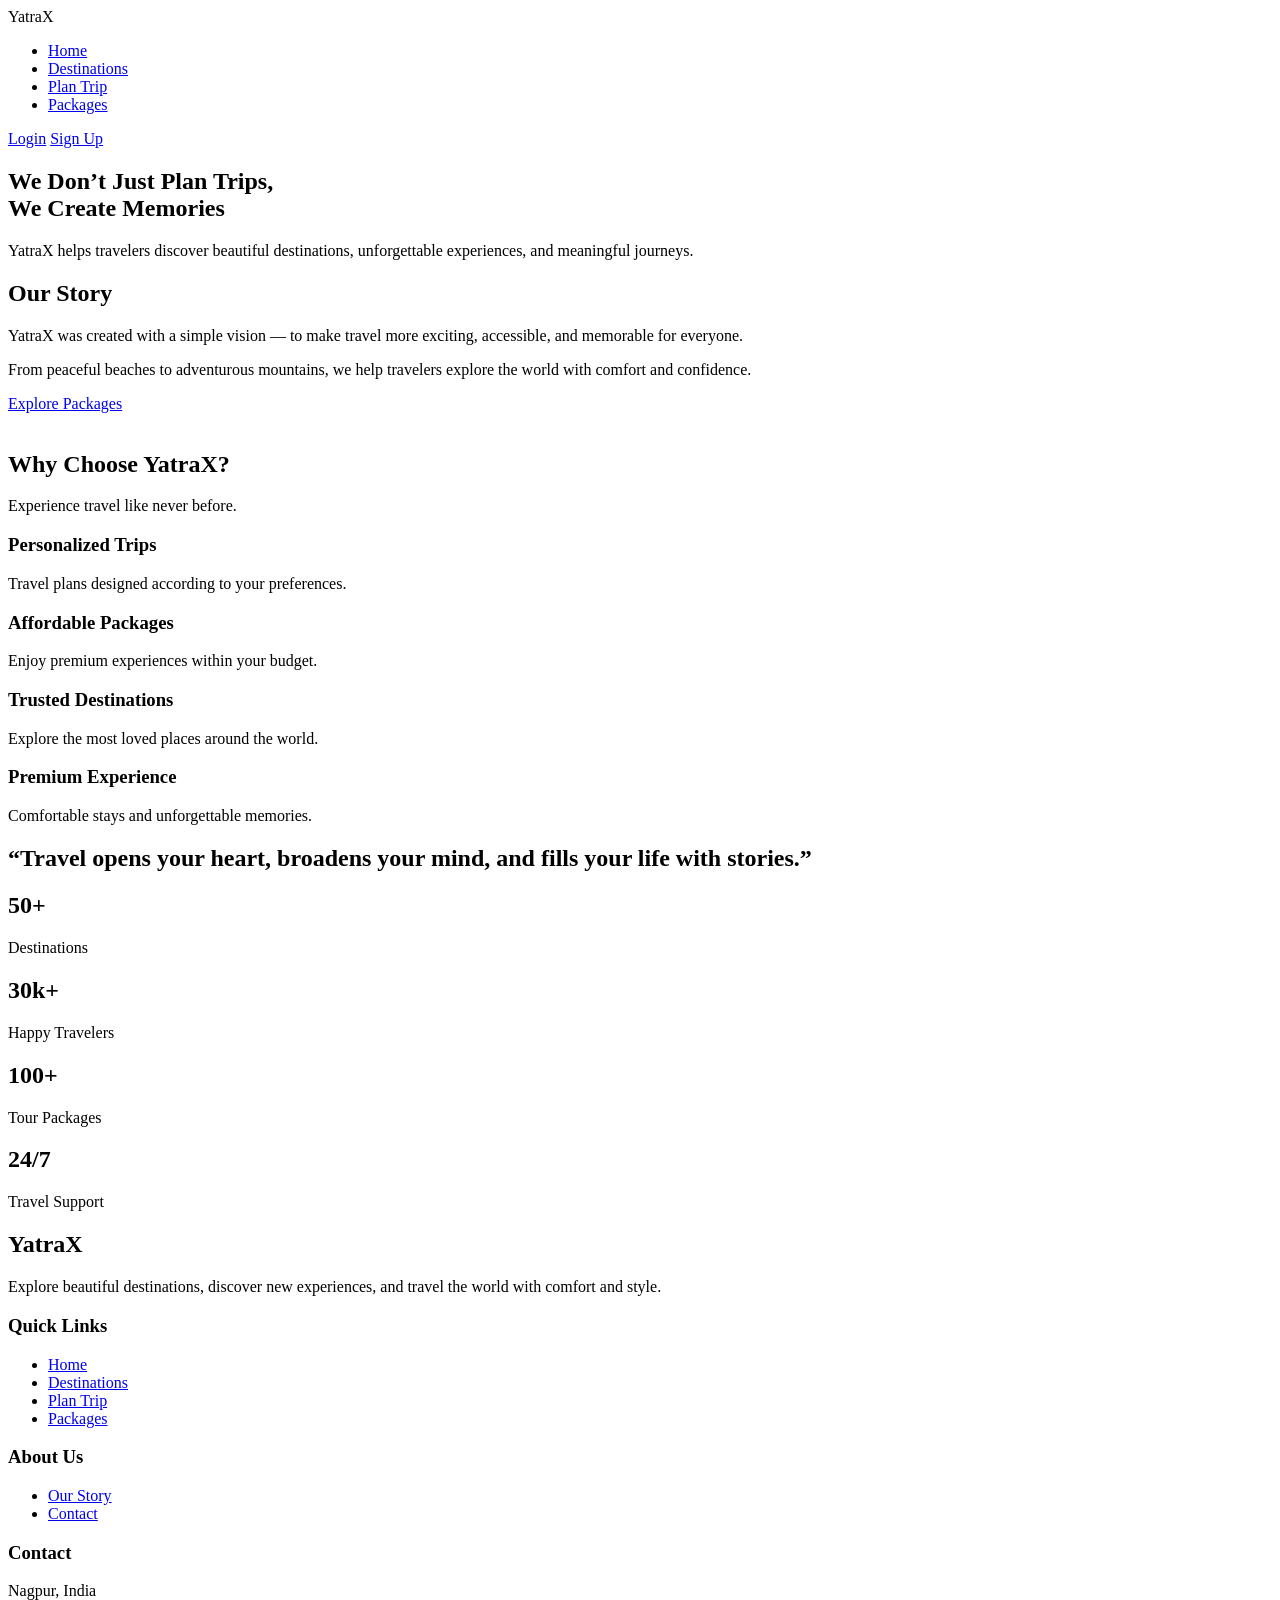
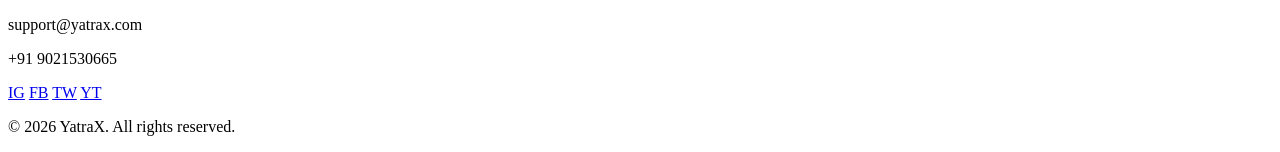
==== about.html @ be7f8cf5 "about pade added and updated" ====
<!DOCTYPE html>
<html lang="en">
<head>
    <meta charset="UTF-8">
    <meta name="viewport" content="width=device-width, initial-scale=1.0">
    <title>About - YatraX</title>

    <!-- CSS -->
    <link rel="stylesheet" href="css/style.css">
    <link rel="stylesheet" href="css/about.css">

    <!-- GOOGLE FONT -->
    <link href="https://fonts.googleapis.com/css2?family=Poppins:wght@300;400;500;600;700&display=swap" rel="stylesheet">
</head>

<body>

<!--  NAVBAR -->

<header class="navbar">

    <!-- LEFT -->
    <div class="logo">
        Yatra<span>X</span>
    </div>

    <!-- CENTER -->
    <nav class="nav-center">
        <ul>
            <li><a href="index.html">Home</a></li>
            <li><a href="destinations.html">Destinations</a></li>
            <li><a href="plantrip.html">Plan Trip</a></li>
            <li><a href="packages.html">Packages</a></li>
        </ul>
    </nav>

    <!-- RIGHT -->
    <div class="nav-right">
        <a href="#" class="login-btn">Login</a>
        <a href="#" class="signup-btn">Sign Up</a>
    </div>

</header>

<!--  HERO SECTION  -->

<section class="about-hero">

    <div class="overlay"></div>

    <div class="hero-content">

        <h1>We Don’t Just Plan Trips,<br>We Create <span>Memories</span></h1>

        <p>
            YatraX helps travelers discover beautiful destinations,
            unforgettable experiences, and meaningful journeys.
        </p>

    </div>

</section>

<!-- OUR STORY  -->

<section class="our-story">

    <!-- LEFT CONTENT -->
    <div class="story-content">

        <h2>Our Story</h2>

        <p>
            YatraX was created with a simple vision — to make travel more
            exciting, accessible, and memorable for everyone.
        </p>

        <p>
            From peaceful beaches to adventurous mountains,
            we help travelers explore the world with comfort and confidence.
        </p>

        <a href="packages.html" class="story-btn">Explore Packages</a>

    </div>

    <!-- RIGHT IMAGE -->
    <div class="story-image">
        <img src="images/about-travel.jpg" alt="">
    </div>

</section>

<!--  WHY CHOOSE US  -->

<section class="why-us">

    <div class="section-title">
        <h2>Why Choose YatraX?</h2>
        <p>Experience travel like never before.</p>
    </div>

    <div class="features-grid">

        <div class="feature-card">
            <h3> Personalized Trips</h3>
            <p>Travel plans designed according to your preferences.</p>
        </div>

        <div class="feature-card">
            <h3> Affordable Packages</h3>
            <p>Enjoy premium experiences within your budget.</p>
        </div>

        <div class="feature-card">
            <h3>Trusted Destinations</h3>
            <p>Explore the most loved places around the world.</p>
        </div>

        <div class="feature-card">
            <h3>Premium Experience</h3>
            <p>Comfortable stays and unforgettable memories.</p>
        </div>

    </div>

</section>

<!--  QUOTE SECTION -->

<section class="travel-quote">

    <div class="quote-content">

        <h2>
            “Travel opens your heart, broadens your mind,
            and fills your life with stories.”
        </h2>

    </div>

</section>

<!--STATS-->

<section class="about-stats">

    <div class="stat-card">
        <h2>50+</h2>
        <p>Destinations</p>
    </div>

    <div class="stat-card">
        <h2>30k+</h2>
        <p>Happy Travelers</p>
    </div>

    <div class="stat-card">
        <h2>100+</h2>
        <p>Tour Packages</p>
    </div>

    <div class="stat-card">
        <h2>24/7</h2>
        <p>Travel Support</p>
    </div>

</section>

<!--  FOOTER  -->

<footer class="footer">

    <div class="footer-container">

        <!-- LOGO + ABOUT -->
        <div class="footer-section">

            <h2 class="footer-logo">Yatra<span>X</span></h2>

            <p>
                Explore beautiful destinations, discover new experiences,
                and travel the world with comfort and style.
            </p>

        </div>

        <!-- QUICK LINKS -->
        <div class="footer-section">

            <h3>Quick Links</h3>

            <ul>
                <li><a href="index.html">Home</a></li>
                <li><a href="destinations.html">Destinations</a></li>
                <li><a href="plantrip.html">Plan Trip</a></li>
                <li><a href="packages.html">Packages</a></li>
            </ul>

        </div>

        <!-- ABOUT -->
        <div class="footer-section">

            <h3>About Us</h3>

            <ul>
                <li><a href="about.html">Our Story</a></li>
                <li><a href="contact.html">Contact</a></li>
            </ul>

        </div>

        <!-- CONTACT -->
        <div class="footer-section">

            <h3>Contact</h3>

            <p>Nagpur, India</p>
            <p>support@yatrax.com</p>
            <p>+91 9021530665</p>

            <!-- SOCIALS -->
            <div class="social-icons">

                <a href="#">IG</a>
                <a href="#">FB</a>
                <a href="#">TW</a>
                <a href="#">YT</a>

            </div>

        </div>

    </div>

    <!-- COPYRIGHT -->
    <div class="footer-bottom">

        <p>© 2026 YatraX. All rights reserved.</p>

    </div>

</footer>

</body>
</html>
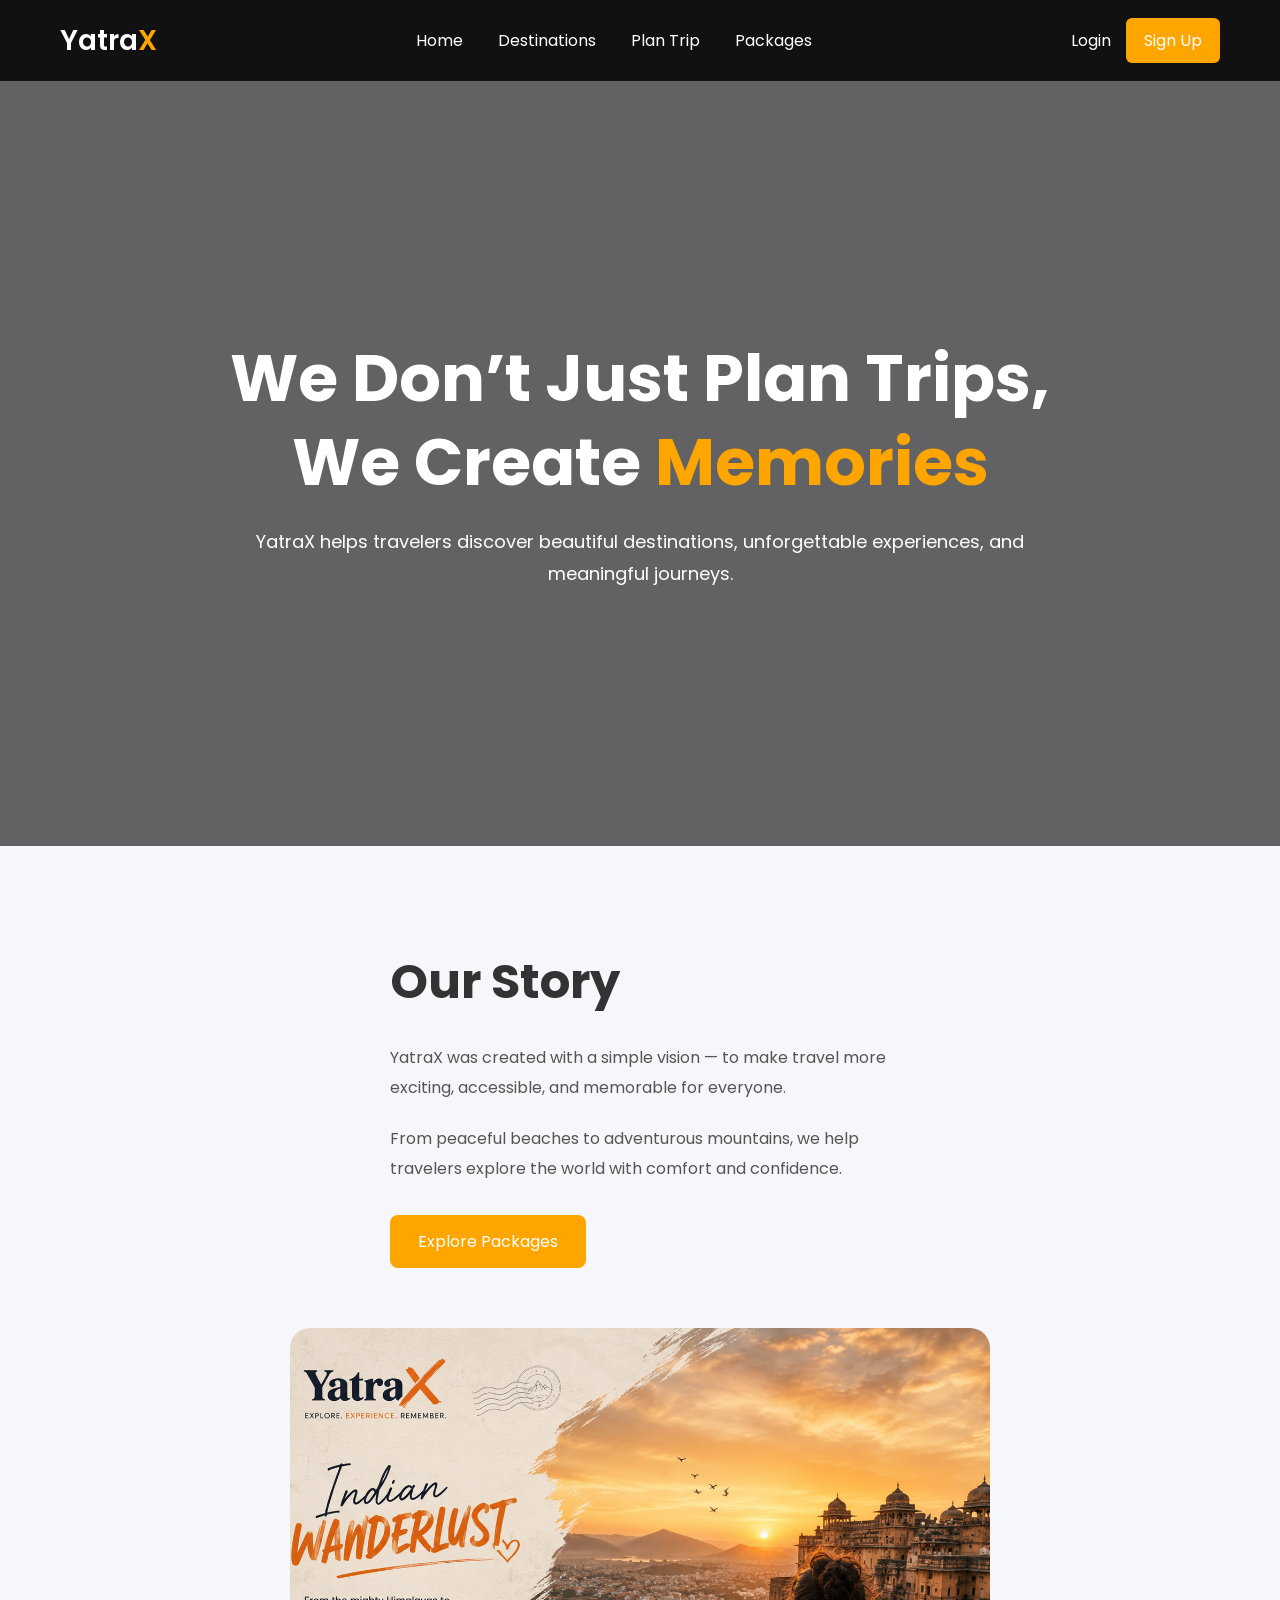
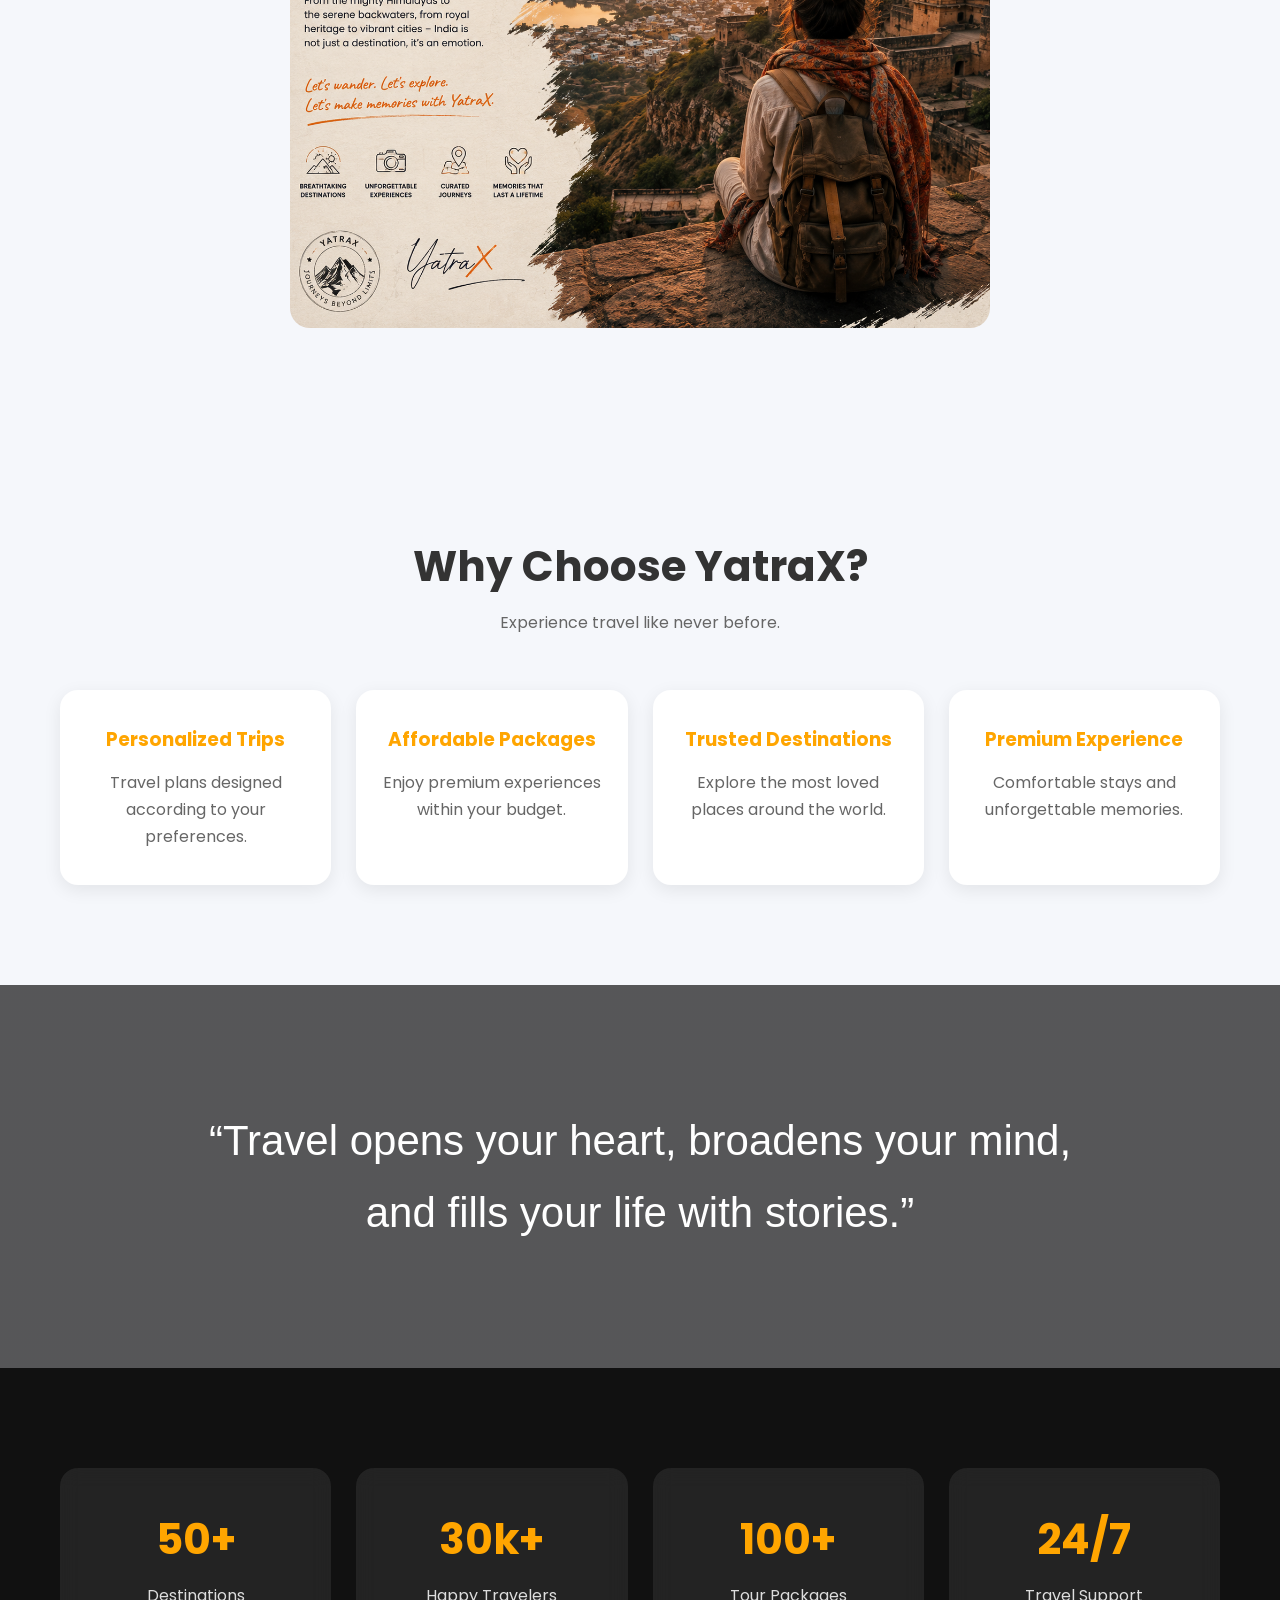
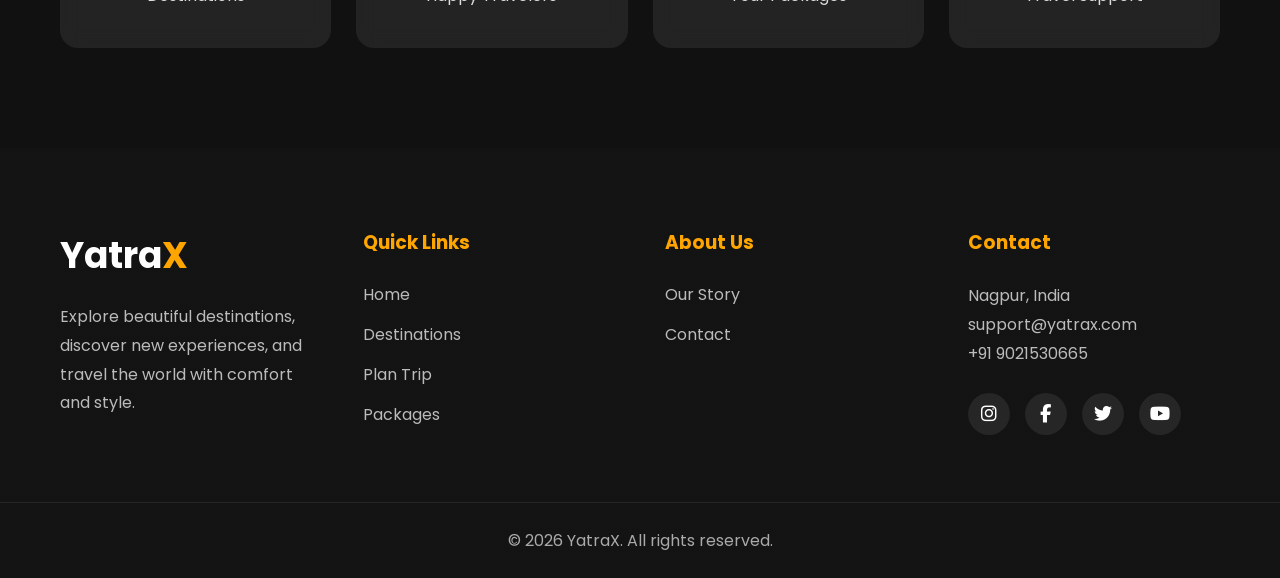
==== commit d94bf159: "changes added" ====
--- a/about.html
+++ b/about.html
@@ -11,6 +11,9 @@
 
     <!-- GOOGLE FONT -->
     <link href="https://fonts.googleapis.com/css2?family=Poppins:wght@300;400;500;600;700&display=swap" rel="stylesheet">
+    
+    <link rel="stylesheet"
+    href="https://cdnjs.cloudflare.com/ajax/libs/font-awesome/6.5.1/css/all.min.css">
 </head>
 
 <body>
@@ -86,7 +89,7 @@
 
     <!-- RIGHT IMAGE -->
     <div class="story-image">
-        <img src="images/about-travel.jpg" alt="">
+        <img src="images/aboutimg.png" alt="About YatraX">
     </div>
 
 </section>
@@ -221,14 +224,25 @@
             <p>+91 9021530665</p>
 
             <!-- SOCIALS -->
-            <div class="social-icons">
-
-                <a href="#">IG</a>
-                <a href="#">FB</a>
-                <a href="#">TW</a>
-                <a href="#">YT</a>
-
-            </div>
+             <div class="social-icons">
+
+    <a href="#">
+        <i class="fa-brands fa-instagram"></i>
+    </a>
+
+    <a href="#">
+        <i class="fa-brands fa-facebook-f"></i>
+    </a>
+
+    <a href="#">
+        <i class="fa-brands fa-twitter"></i>
+    </a>
+
+    <a href="#">
+        <i class="fa-brands fa-youtube"></i>
+    </a>
+
+</div>
 
         </div>
 
--- a/css/style.css
+++ b/css/style.css
@@ -0,0 +1,250 @@
+/* RESET */
+* {
+    margin: 0;
+    padding: 0;
+    box-sizing: border-box;
+    font-family: 'Poppins', sans-serif;
+}
+
+body {
+    background-color: #f5f7fb;
+    color: #333;
+}
+
+/* NAVBAR */
+
+.navbar {
+    display: flex;
+    justify-content: space-between;
+    align-items: center;
+    padding: 18px 60px;
+    background: #111;
+    position: sticky;
+    top: 0;
+    z-index: 1000;
+}
+
+/* LOGO */
+.logo {
+    color: white;
+    font-size: 28px;
+    font-weight: 600;
+}
+
+.logo span {
+    color: orange;
+}
+
+/* CENTER NAV */
+.nav-center ul {
+    display: flex;
+    list-style: none;
+    gap: 35px;
+}
+
+.nav-center a {
+    text-decoration: none;
+    color: white;
+    position: relative;
+    transition: 0.3s;
+}
+
+/* HOVER UNDERLINE EFFECT */
+.nav-center a::after {
+    content: "";
+    position: absolute;
+    width: 0;
+    height: 2px;
+    background: orange;
+    left: 0;
+    bottom: -5px;
+    transition: 0.3s;
+}
+
+.nav-center a:hover::after {
+    width: 100%;
+}
+
+.nav-center a:hover {
+    color: orange;
+}
+
+/* RIGHT SIDE */
+.nav-right {
+    display: flex;
+    gap: 15px;
+    align-items: center;
+}
+
+/* LOGIN */
+.login-btn {
+    text-decoration: none;
+    color: white;
+    transition: 0.3s;
+}
+
+.login-btn:hover {
+    color: orange;
+}
+
+/* SIGNUP */
+.signup-btn {
+    background: orange;
+    color: white;
+    padding: 10px 18px;
+    border-radius: 6px;
+    text-decoration: none;
+    transition: 0.3s;
+}
+
+.signup-btn:hover {
+    background: #ff8800;
+}
+
+/*  CTA SECTION  */
+
+.travel-cta {
+    padding: 100px 20px;
+    background: linear-gradient(rgba(0,0,0,0.65), rgba(0,0,0,0.65)),
+    url('../images/travel-bg.jpg') no-repeat center/cover;
+
+    text-align: center;
+}
+
+/* CONTENT */
+.cta-content {
+    max-width: 750px;
+    margin: auto;
+}
+
+.cta-content h2 {
+    color: white;
+    font-size: 52px;
+    margin-bottom: 20px;
+}
+
+.cta-content p {
+    color: #ddd;
+    font-size: 18px;
+    line-height: 1.8;
+    margin-bottom: 35px;
+}
+
+/* BUTTON */
+.cta-btn {
+    display: inline-block;
+    background: orange;
+    color: white;
+    padding: 15px 35px;
+    text-decoration: none;
+    border-radius: 8px;
+    transition: 0.3s;
+}
+
+.cta-btn:hover {
+    background: #ff8800;
+}
+
+/* ================= FOOTER ================= */
+
+.footer {
+    background:
+    linear-gradient(rgba(0,0,0,0.92), rgba(0,0,0,0.92)),
+    url('../images/world-map.png') no-repeat center/contain;
+
+    color: white;
+    padding-top: 80px;
+}
+
+/* CONTAINER */
+.footer-container {
+    display: grid;
+    grid-template-columns: repeat(4, 1fr);
+    gap: 50px;
+    padding: 0 60px 60px;
+}
+
+/* SECTIONS */
+.footer-section h3 {
+    margin-bottom: 25px;
+    color: orange;
+}
+
+.footer-section p {
+    color: #bbb;
+    line-height: 1.8;
+}
+
+/* LOGO */
+.footer-logo {
+    font-size: 36px;
+    margin-bottom: 20px;
+}
+
+.footer-logo span {
+    color: orange;
+}
+
+/* LINKS */
+.footer-section ul {
+    list-style: none;
+    padding: 0;
+}
+
+.footer-section ul li {
+    margin-bottom: 15px;
+}
+
+.footer-section ul li a {
+    text-decoration: none;
+    color: #bbb;
+    transition: 0.3s;
+}
+
+.footer-section ul li a:hover {
+    color: orange;
+}
+
+/* SOCIALS */
+.social-icons {
+    display: flex;
+    gap: 15px;
+    margin-top: 25px;
+}
+
+/* ICONS */
+.social-icons a {
+
+    width: 42px;
+    height: 42px;
+
+    border-radius: 50%;
+    background: rgba(255,255,255,0.08);
+
+    display: flex;
+    justify-content: center;
+    align-items: center;
+
+    text-decoration: none;
+    color: white;
+
+    font-size: 18px;
+
+    transition: 0.3s;
+}
+
+.social-icons a:hover {
+    background: orange;
+    transform: translateY(-3px);
+}
+
+/* COPYRIGHT */
+.footer-bottom {
+    border-top: 1px solid rgba(255,255,255,0.08);
+    text-align: center;
+    padding: 25px;
+}
+
+.footer-bottom p {
+    color: #aaa;
+}
--- a/css/about.css
+++ b/css/about.css
@@ -0,0 +1,208 @@
+/* ================= COMMON ================= */
+
+.section-title {
+    text-align: center;
+    margin-bottom: 55px;
+}
+
+.section-title h2 {
+    font-size: 42px;
+    margin-bottom: 12px;
+}
+
+.section-title p {
+    color: #666;
+}
+
+/* ================= HERO ================= */
+
+.about-hero {
+    height: 85vh;
+    background: url('../images/about-bg.jpg') no-repeat center/cover;
+    position: relative;
+
+    display: flex;
+    justify-content: center;
+    align-items: center;
+}
+
+/* OVERLAY */
+.overlay {
+    position: absolute;
+    width: 100%;
+    height: 100%;
+    background: rgba(0,0,0,0.6);
+}
+
+/* CONTENT */
+.hero-content {
+    position: relative;
+    color: white;
+    text-align: center;
+    max-width: 850px;
+}
+
+.hero-content h1 {
+    font-size: 65px;
+    line-height: 1.3;
+    margin-bottom: 20px;
+}
+
+.hero-content span {
+    color: orange;
+}
+
+.hero-content p {
+    font-size: 18px;
+    line-height: 1.8;
+}
+
+/* ================= OUR STORY ================= */
+
+.our-story {
+    padding: 100px 60px;
+
+    display: flex;
+    align-items: center;
+    justify-content: center;
+    gap: 60px;
+    flex-wrap: wrap;
+}
+
+/* IMAGE */
+
+.story-image img {
+    width: 700px;
+    height: 600px;
+    object-fit: cover;
+    border-radius: 20px;
+}
+
+/* CONTENT */
+.story-content {
+    width: 500px;
+}
+
+.story-content h2 {
+    font-size: 48px;
+    margin-bottom: 25px;
+}
+
+.story-content p {
+    color: #555;
+    line-height: 1.9;
+    margin-bottom: 20px;
+}
+
+/* BUTTON */
+.story-btn {
+    display: inline-block;
+    margin-top: 10px;
+    background: orange;
+    color: white;
+    padding: 14px 28px;
+    text-decoration: none;
+    border-radius: 8px;
+    transition: 0.3s;
+}
+
+.story-btn:hover {
+    background: #ff8800;
+}
+
+/* -----WHY US----- */
+
+.why-us {
+    padding: 100px 60px;
+    background: #f5f7fb;
+}
+
+/* GRID */
+.features-grid {
+    display: grid;
+    grid-template-columns: repeat(4, 1fr);
+    gap: 25px;
+}
+
+/* CARD */
+.feature-card {
+    background: white;
+    padding: 35px 25px;
+    border-radius: 18px;
+    text-align: center;
+    box-shadow: 0 5px 18px rgba(0,0,0,0.08);
+    transition: 0.4s;
+}
+
+.feature-card:hover {
+    transform: translateY(-10px);
+}
+
+.feature-card h3 {
+    color: orange;
+    margin-bottom: 15px;
+}
+
+.feature-card p {
+    color: #666;
+    line-height: 1.7;
+}
+
+/* ------ QUOTE SECTION ------ */
+
+.travel-quote {
+    padding: 120px 60px;
+    background: linear-gradient(rgba(0,0,0,0.65), rgba(0,0,0,0.65)),
+    url('../images/travel-quote.jpg') no-repeat center/cover;
+
+    text-align: center;
+}
+
+/* CONTENT */
+.quote-content {
+    max-width: 900px;
+    margin: auto;
+}
+
+.quote-content h2 {
+    color: white;
+    font-size: 42px;
+    line-height: 1.7;
+    font-weight: 500;
+}
+
+/* ------ STATS ------ */
+
+.about-stats {
+    padding: 100px 60px;
+    background: #111;
+
+    display: grid;
+    grid-template-columns: repeat(4, 1fr);
+    gap: 25px;
+}
+
+/* CARD */
+.stat-card {
+    background: rgba(255,255,255,0.08);
+    padding: 40px 20px;
+    border-radius: 18px;
+    text-align: center;
+    backdrop-filter: blur(10px);
+    transition: 0.4s;
+}
+
+.stat-card:hover {
+    transform: translateY(-10px);
+}
+
+/* TEXT */
+.stat-card h2 {
+    color: orange;
+    font-size: 42px;
+    margin-bottom: 12px;
+}
+
+.stat-card p {
+    color: #ddd;
+}
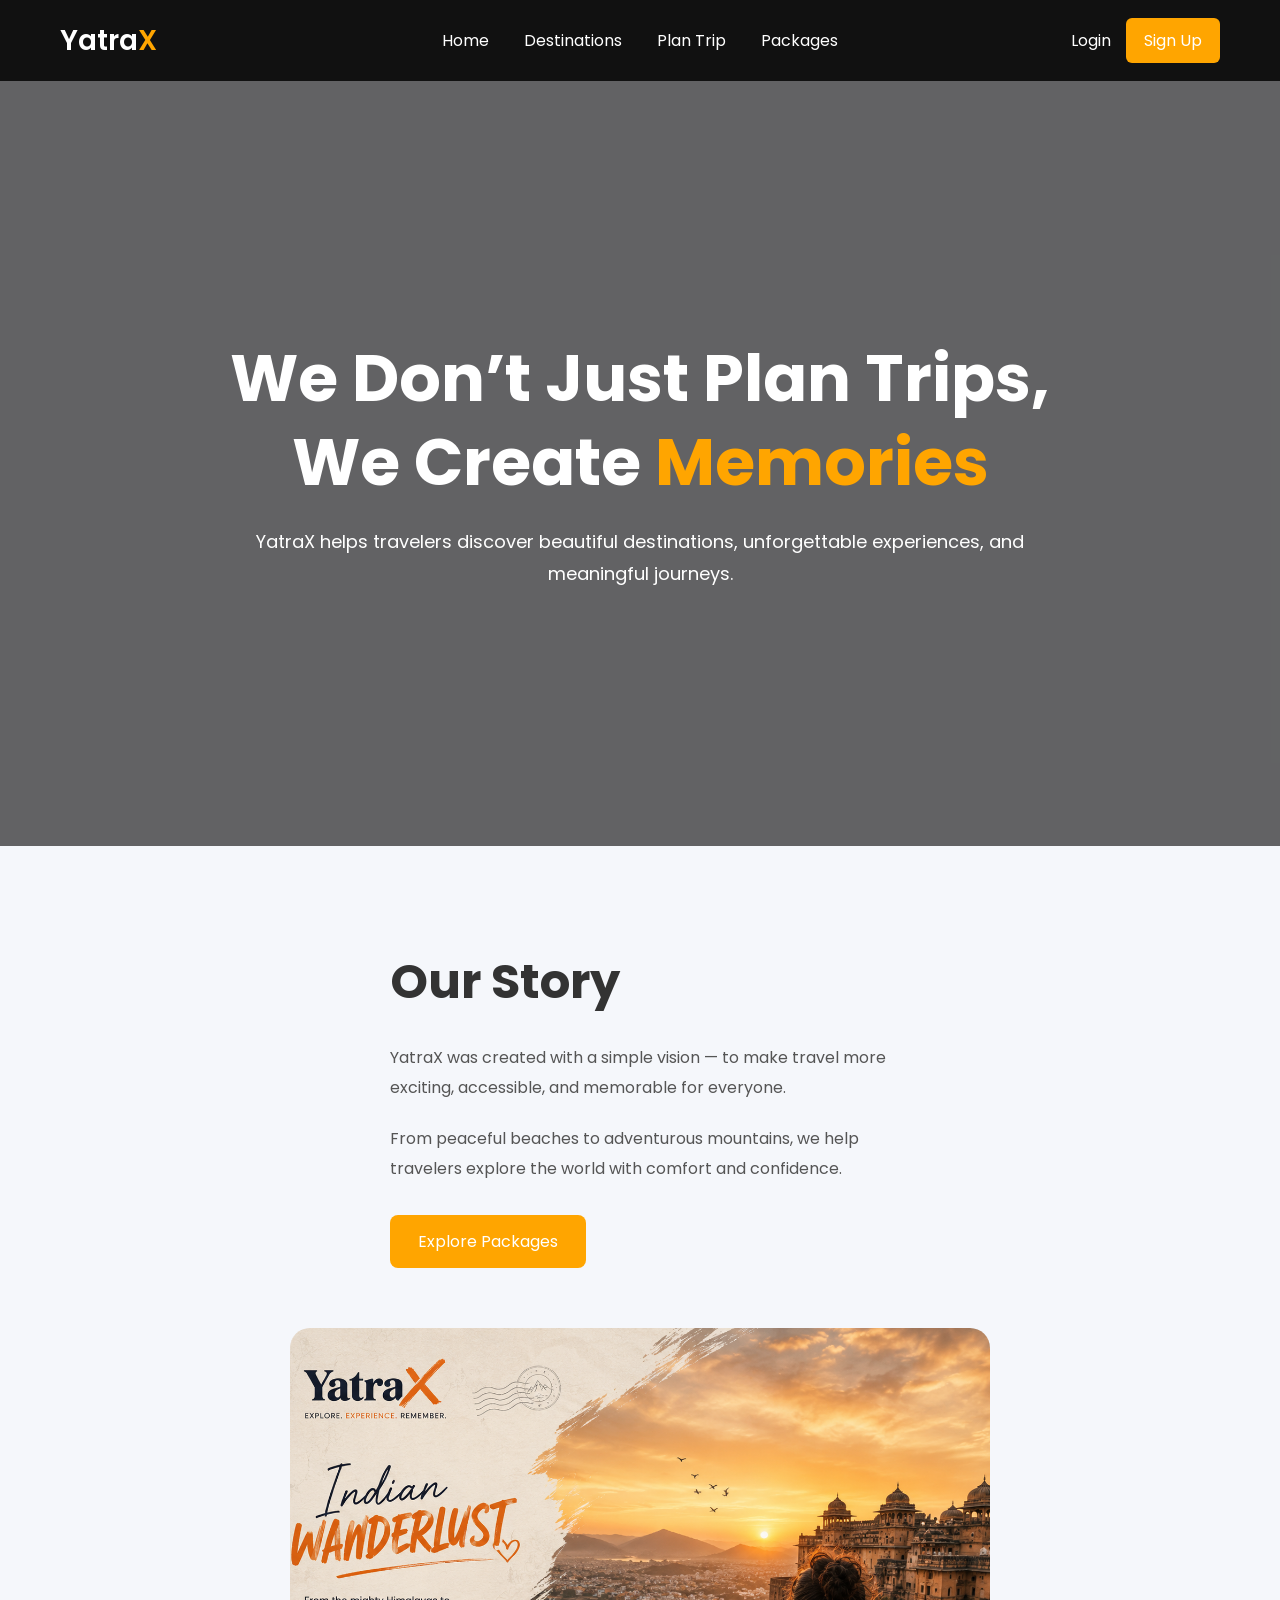
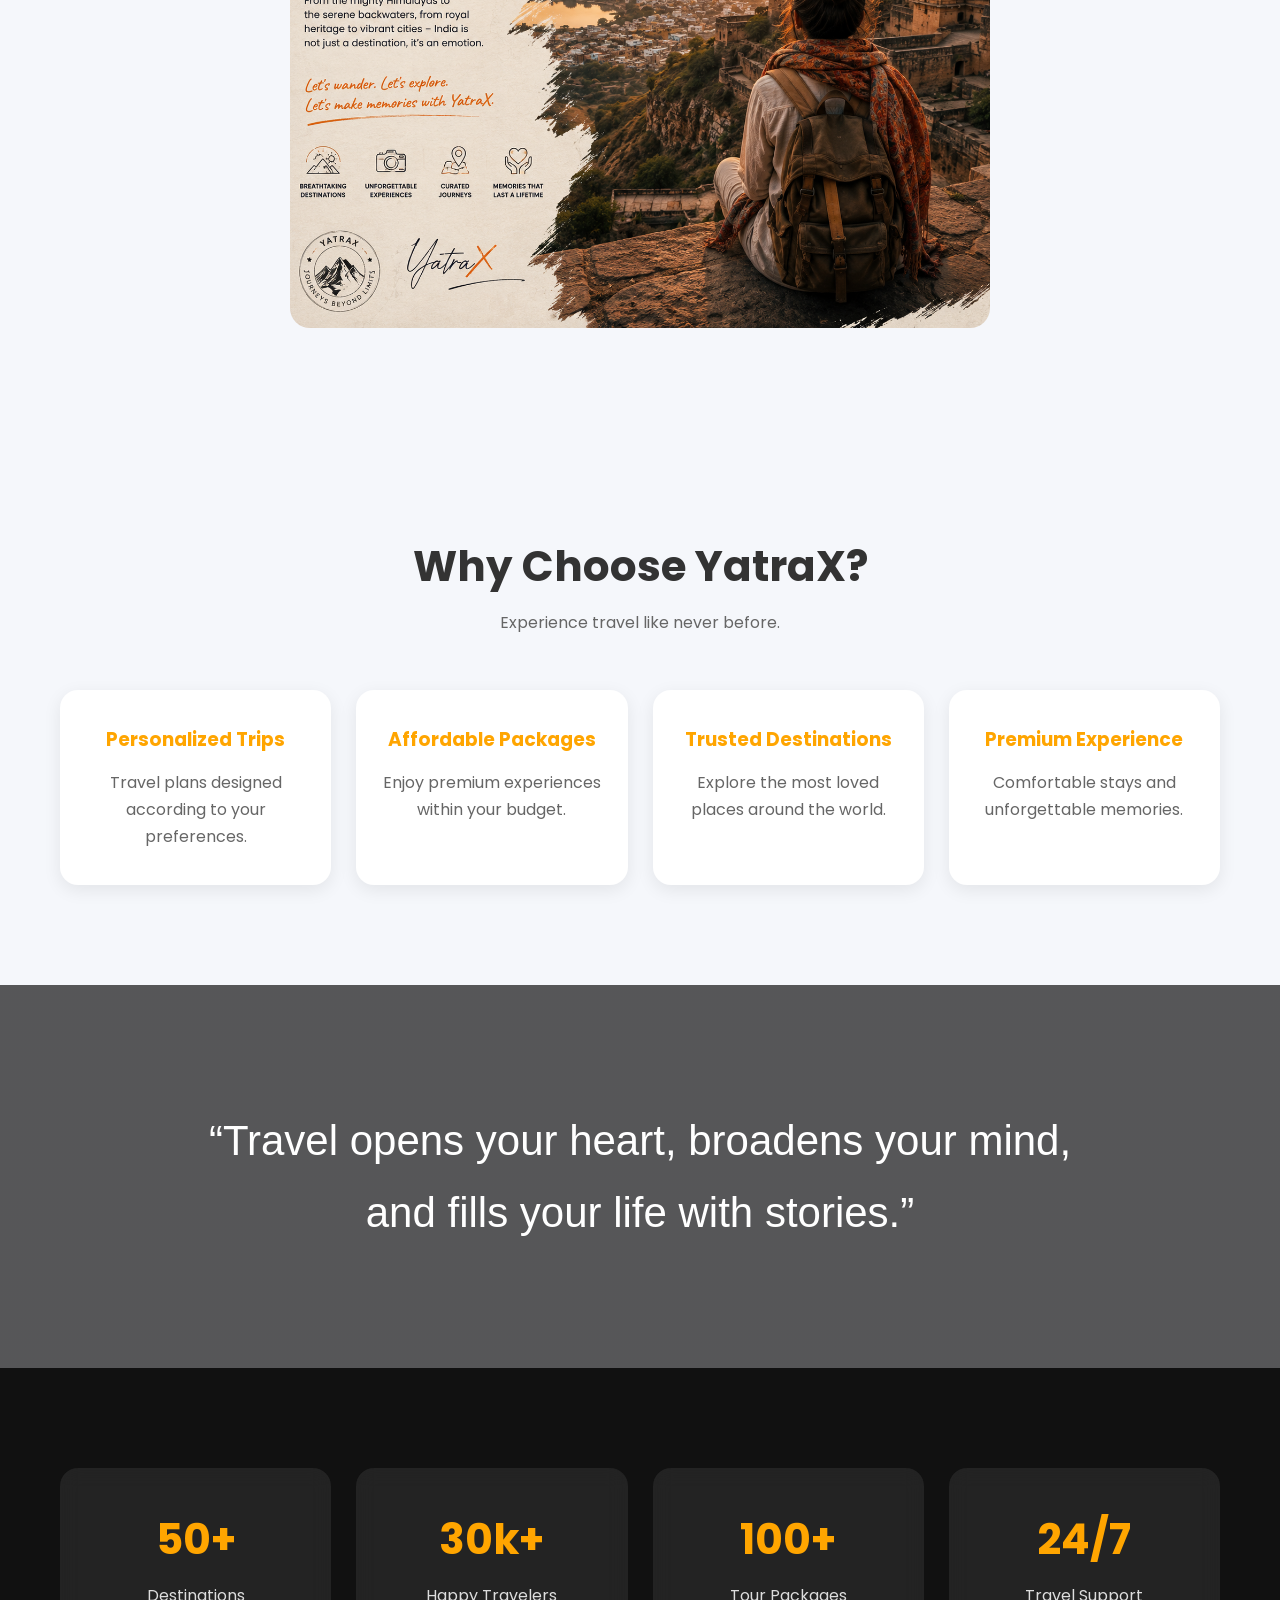
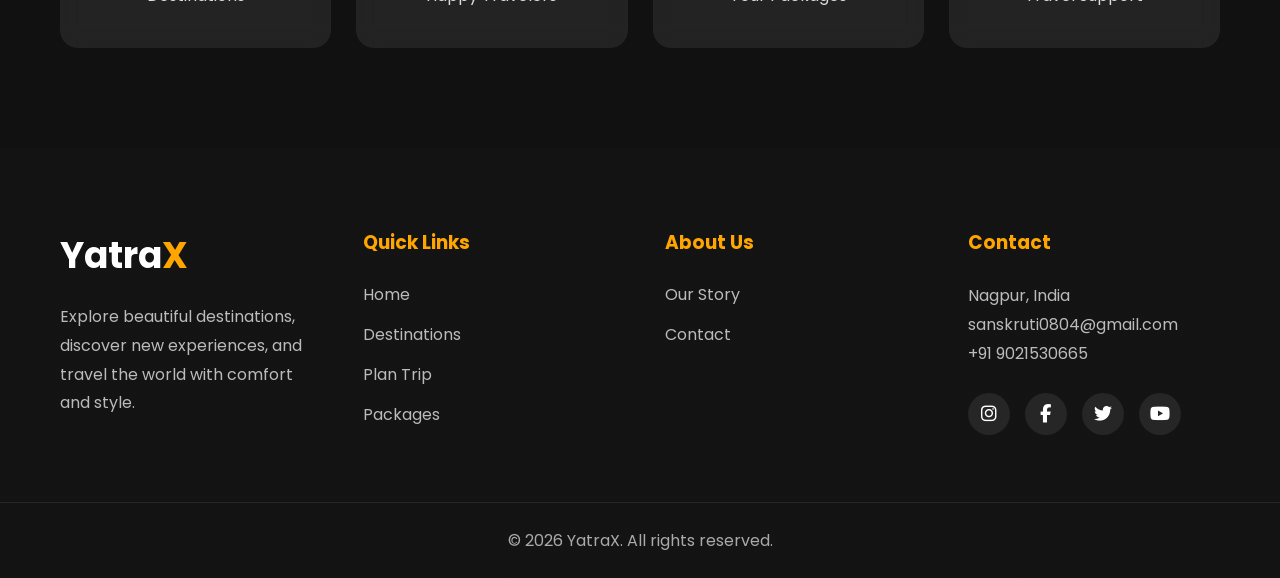
==== commit 973f64da: "Updated navbar and common website layout" ====
--- a/about.html
+++ b/about.html
@@ -22,26 +22,46 @@
 
 <header class="navbar">
 
-    <!-- LEFT -->
-    <div class="logo">
-        Yatra<span>X</span>
-    </div>
-
-    <!-- CENTER -->
-    <nav class="nav-center">
-        <ul>
-            <li><a href="index.html">Home</a></li>
-            <li><a href="destinations.html">Destinations</a></li>
-            <li><a href="plantrip.html">Plan Trip</a></li>
-            <li><a href="packages.html">Packages</a></li>
-        </ul>
-    </nav>
-
-    <!-- RIGHT -->
-    <div class="nav-right">
-        <a href="#" class="login-btn">Login</a>
-        <a href="#" class="signup-btn">Sign Up</a>
-    </div>
+<div class="logo">
+    Yatra<span>X</span>
+</div>
+
+
+<input type="checkbox" id="menu-toggle">
+
+
+<label for="menu-toggle" class="hamburger">
+    <i class="fa-solid fa-bars menu-icon"></i>
+</label>
+
+
+<nav class="nav-center">
+<ul>
+<li><a href="index.html">Home</a></li>
+<li><a href="destinations.html">Destinations</a></li>
+<li><a href="plantrip.html">Plan Trip</a></li>
+<li><a href="packages.html">Packages</a></li>
+</ul>
+
+
+<div class="mobile-buttons">
+
+<a href="#" class="login-btn">Login</a>
+<a href="#" class="signup-btn">Sign Up</a>
+
+</div>
+
+</nav>
+
+
+<div class="nav-right">
+
+<a href="#" class="login-btn">Login</a>
+<a href="#" class="signup-btn">Sign Up</a>
+
+</div>
+
+</header>
 
 </header>
 
@@ -220,27 +240,27 @@
             <h3>Contact</h3>
 
             <p>Nagpur, India</p>
-            <p>support@yatrax.com</p>
+            <p>sanskruti0804@gmail.com</p>
             <p>+91 9021530665</p>
 
             <!-- SOCIALS -->
              <div class="social-icons">
 
-    <a href="#">
+         <a href="https://www.instagram.com/yatrax" target="_blank">
         <i class="fa-brands fa-instagram"></i>
     </a>
 
-    <a href="#">
+        <a href="https://www.facebook.com/" target="_blank">
         <i class="fa-brands fa-facebook-f"></i>
     </a>
 
-    <a href="#">
+        <a href="https://twitter.com/" target="_blank">
         <i class="fa-brands fa-twitter"></i>
     </a>
 
-    <a href="#">
+        <a href="https://www.youtube.com/@yatrax" target="_blank">
         <i class="fa-brands fa-youtube"></i>
-    </a>
+    </a> 
 
 </div>
 
--- a/css/style.css
+++ b/css/style.css
@@ -9,13 +9,14 @@
 body {
     background-color: #f5f7fb;
     color: #333;
+    overflow-x:hidden;
 }
 
 /* NAVBAR */
 
 .navbar {
     display: flex;
-    justify-content: space-between;
+    
     align-items: center;
     padding: 18px 60px;
     background: #111;
@@ -24,11 +25,24 @@
     z-index: 1000;
 }
 
+/* HAMBURGER */
+#menu-toggle{
+    display:none;
+}
+
+.hamburger{
+    display:none;
+    color:white;
+    font-size:26px;
+    cursor:pointer;
+}
+
 /* LOGO */
 .logo {
     color: white;
     font-size: 28px;
     font-weight: 600;
+    margin-right:auto;
 }
 
 .logo span {
@@ -36,6 +50,11 @@
 }
 
 /* CENTER NAV */
+.nav-center{
+    position:absolute;
+    left:50%;
+    transform:translateX(-50%);
+}
 .nav-center ul {
     display: flex;
     list-style: none;
@@ -71,9 +90,10 @@
 
 /* RIGHT SIDE */
 .nav-right {
-    display: flex;
-    gap: 15px;
-    align-items: center;
+    margin-left:auto;
+    display:flex;
+    gap:15px;
+    align-items:center;
 }
 
 /* LOGIN */
@@ -82,7 +102,6 @@
     color: white;
     transition: 0.3s;
 }
-
 .login-btn:hover {
     color: orange;
 }
@@ -145,7 +164,7 @@
     background: #ff8800;
 }
 
-/* ================= FOOTER ================= */
+/*------- FOOTER ------ */
 
 .footer {
     background:
@@ -244,7 +263,89 @@
     text-align: center;
     padding: 25px;
 }
-
 .footer-bottom p {
     color: #aaa;
+}
+.mobile-buttons{
+    display:none;
+}
+
+/* ------- TABLET ------- */
+
+@media (max-width: 992px){
+
+    .navbar{
+        padding: 15px 30px;
+    }
+    .nav-center ul{
+        gap: 20px;
+    }
+    .footer-container{
+        grid-template-columns: repeat(2,1fr);
+        padding: 0 30px 50px;
+    }
+    .cta-content h2{
+        font-size: 40px;
+    }
+}
+
+/* ------MOBILE ------*/
+
+@media(max-width:768px){
+
+.navbar{
+    padding:15px 20px;
+    flex-direction:row;
+}
+.logo{
+    margin-right:auto;
+}
+.hamburger{
+    display:block;
+}
+
+/* hide desktop buttons */
+.nav-right{
+    display:none;
+}
+.nav-center{
+
+    position:absolute;
+    top:70px;
+    left:0;
+    width:100%;
+    background:#111;
+    display:none;
+    transform:none;   
+}
+.nav-center ul{
+
+    display:flex;
+    flex-direction:column;
+    align-items:center;
+    justify-content:center;
+    gap:20px;
+    padding:25px 0;
+    margin:0;
+}
+
+
+/* show menu */
+#menu-toggle:checked ~ .nav-center{
+    display:block;
+}
+
+
+/* mobile login signup */
+
+.mobile-buttons{
+
+    display:flex;
+    flex-direction:column;
+    align-items:center;
+    gap:15px;
+    padding-bottom:25px;
+
+}
+
 }
